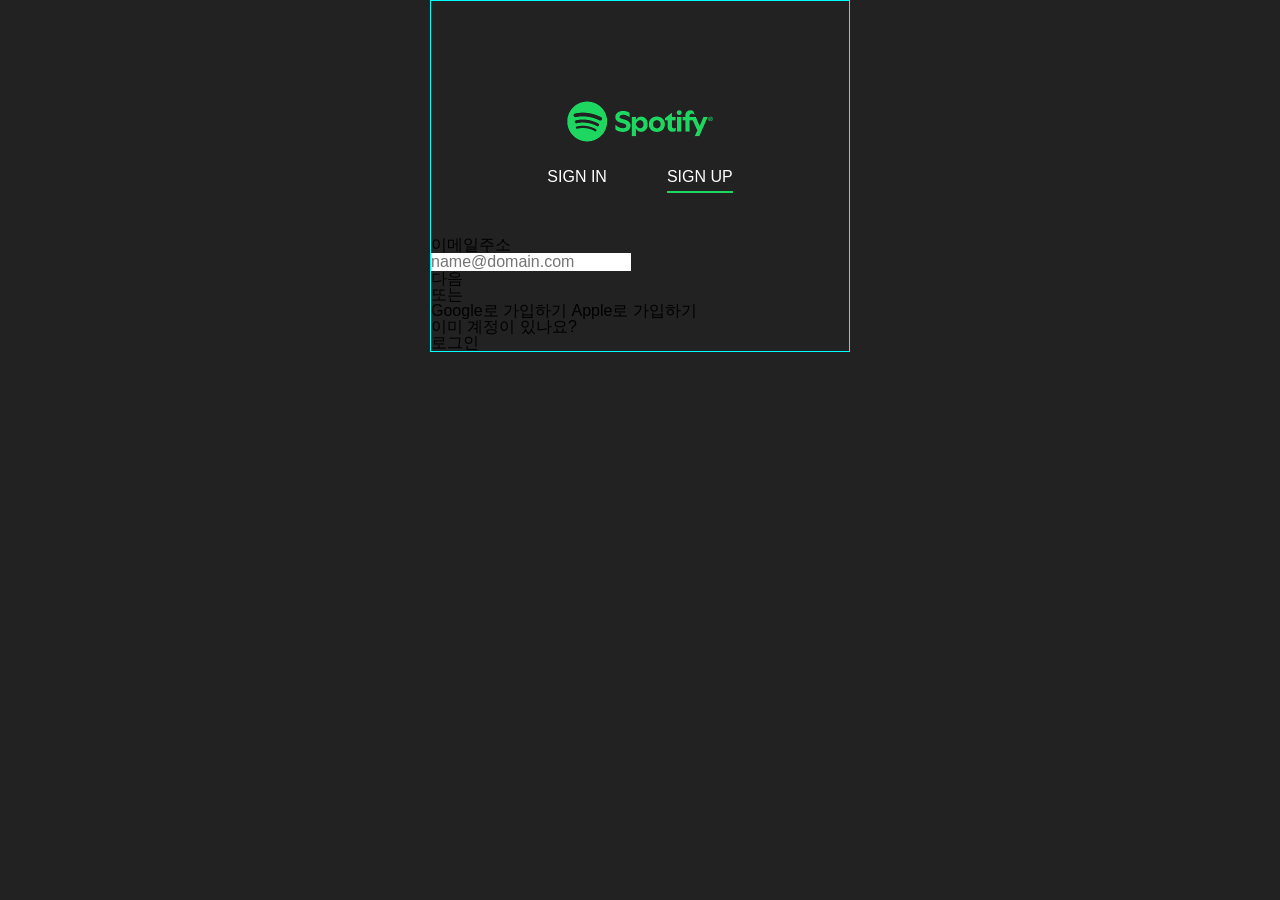
==== join.html @ 61f5926f "스포티파이" ====
<!DOCTYPE html>
<html lang="ko">
<head>
    <meta charset="UTF-8">
    <meta name="viewport" content="width=device-width, initial-scale=1.0">
    <meta name="description" content="">
    <meta name="keywords" content="">
    <title>SIGN UP | Spotify </title>
    <link rel="shortcut icon" href="./images/favicon.png" type="image/x-icon">
    <link rel="stylesheet" href="./styles/reset.css">
    <link rel="stylesheet" href="./styles/join.css">
    <script src="./scripts/join.js"></script>
</head>
<body>
    <div id="wrap">
        <main>
            <h1><a href="./index.html"><img src="./images/favicon2.png" alt="Spotify"></a></h1>
            <div class="tab_menu">
                <a href="./login.html" class="sign_in">SIGN IN</a>
                <a href="./join.html" class="active sign_up">SIGN UP</a>
            </div>
            <form action="#" method="post" name="join_frm"><!-- form:post -->
                <fieldset class="email_join"><!-- fieldset*2>legend -->
                    <legend>이메일 주소 직접 입력가입</legend>
                    <h2>이메일주소</h2>
                    <!-- p 묶은 이유? input이 인라인이라 블록하고 형제가 될 수 없기 때문 -->
                    <!-- type=email, type=text 모두 맞음. 좀 더 의미적으로 연관된 대상선택을 권장함. -->
                    <!-- autofocus 속성은 html 한 페이지당 딱 한번만 사용하기 -->
                    <p><input type="email" name="user_email" id="user_email" placeholder="name@domain.com" autofocus></p>
                    <p><button type="button" id="email_next_btn">다음</button></p>
                </fieldset>
                <fieldset class="or_join">
                    <legend>구글,애플계정으로 가입하기</legend>
                    <p>또는</p>
                    <a href="https://google.com" class="google">Google로 가입하기</a>
                    <!-- p+a 될수 있는 이유? a는 HTML에선 블록으로 처리 가능, CSS에선 인라인취급 -->
                    <!-- 외부 엄체는 절대경로 https://로 연결하기 -->
                    <a href="https://apple.com/login" class="apple">Apple로 가입하기</a>
                </fieldset>
            </form>
            <!-- 아래 p, a는 왜 form태그 밖인가? 서버 전송 목적이 아닌 단순 이동링크이기 때문 -->
            <p>이미 계정이 있나요?</p>
            <a href="./login.html" class="login_link">로그인</a>
        </main>
    </div>
</body>
</html>
---- styles/join.css ----
/* join.css */
body{background-color: #222;}
#wrap {
    border:1px solid aqua;
    width:420px;
    margin:0 auto;
    padding-top:100px;
}
#wrap main {}
#wrap main h1 {
    width:150px;
    margin:0 auto;
}
#wrap main h1 img {width:100%;}
#wrap main .tab_menu {
    display:flex;
    flex-flow:row-nowrap;
    justify-content: center;
    gap: 60px;
    margin:24px 0 44px 0;
}
#wrap main .tab_menu .sign_in {}
#wrap main .tab_menu .sign_up {}
#wrap main .tab_menu .active {
    border-bottom:2px solid #1ED760;
    padding-bottom: 6px;
}
#wrap main .tab_menu * {color:#fff;}
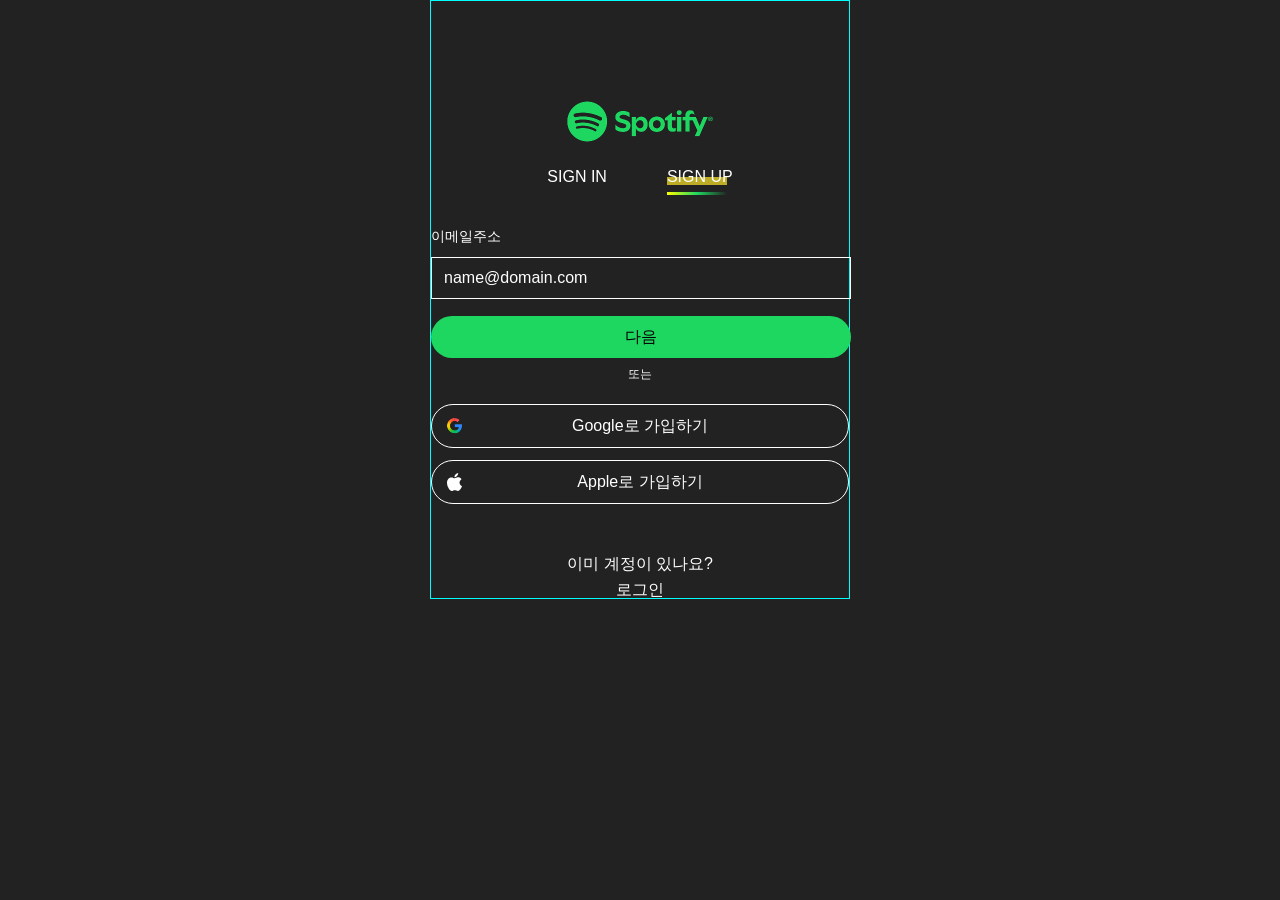
==== commit 9efd981a: "spotify 업데이트" ====
--- a/join.html
+++ b/join.html
@@ -39,8 +39,11 @@
                 </fieldset>
             </form>
             <!-- 아래 p, a는 왜 form태그 밖인가? 서버 전송 목적이 아닌 단순 이동링크이기 때문 -->
-            <p>이미 계정이 있나요?</p>
-            <a href="./login.html" class="login_link">로그인</a>
+            <div class="login_menu">
+                <p>이미 계정이 있나요?</p>
+                <a href="./login.html" class="login_link">로그인</a>
+            </div>
+            
         </main>
     </div>
 </body>
--- a/styles/join.css
+++ b/styles/join.css
@@ -7,6 +7,9 @@
     padding-top:100px;
 }
 #wrap main {}
+#wrap main >* {
+    color:#fff;
+}
 #wrap main h1 {
     width:150px;
     margin:0 auto;
@@ -22,7 +25,91 @@
 #wrap main .tab_menu .sign_in {}
 #wrap main .tab_menu .sign_up {}
 #wrap main .tab_menu .active {
-    border-bottom:2px solid #1ED760;
-    padding-bottom: 6px;
+    /* border-bottom:2px solid #1ED760;
+    padding-bottom: 6px; */
+    position:relative;
 }
-#wrap main .tab_menu * {color:#fff;}+#wrap main .tab_menu .active::after {
+    content:''; display:block;
+    /* background-color:#1ED760 ; */
+    background:linear-gradient(90deg,yellow, #1ed760,transparent);
+    width:60px; height:3px;
+    position: absolute; left:0; bottom:-10px;
+}
+#wrap main .tab_menu .active::before{
+    content:''; display:block;
+    background-color: rgba(255,233,41,0.7);
+    width:60px; height:8px;
+    position:absolute; left:0; bottom:0; z-index:-1;
+}
+#wrap main .tab_menu * {color:#fff;}
+/* -------------------------------가입 양식 */
+
+#wrap main form[name*=join] {
+    /* background-color: purple; */
+}
+#wrap main form[name*=join] .email_join {
+    color:#fff;
+}
+#wrap main form[name*=join] .email_join h2 { /* 이메일 주소 */
+    font-size:0.875em;
+    margin-bottom:14px;
+    color:#fff;
+}
+#wrap main form[name*=join] .email_join p  {
+}
+#wrap main form[name*=join] .email_join p #user_email {
+    width:420px; height:42px;
+    margin-bottom:17px;
+    border:1px solid #fff;
+    background-color: transparent;
+    padding:0 12px;
+}
+#wrap main form[name*=join] .email_join p #user_email::placeholder {
+    color:#fff;
+}
+#wrap main form[name*=join] fieldset[class*=email] p #email_next_btn {
+    width:100%; height:42px;
+    background-color: #1ed760;
+    border-radius:23px;
+
+}
+/* -------------------------------구글,애플로 가입하기 */
+#wrap main form[name*=join] .or_join .google {
+    background-image: url(../images/google.svg);
+}
+#wrap main form[name*=join] .or_join .apple {
+    background-image: url(../images/apple.svg);
+}
+
+#wrap main form[name*=join] .or_join p { /* 또는 */
+    text-align:center;
+    margin-top:10px;
+    font-size:0.75em;
+    padding-bottom: 24px;
+    color:#fff;
+}
+#wrap main form[name*=join] .or_join a {
+    background-repeat: no-repeat;
+    border:1px solid #fff; color:#fff;
+    border-radius: 23px;
+    display:block; line-height:42px;
+    text-align:center;
+    background-position:15px center;
+    margin-bottom:12px;
+}
+/* --------------------이미 계정~로그인 */
+#wrap main .login_menu {
+    display:flex;
+    flex-flow:column nowrap;
+    align-items:center;
+    margin-top:40px;
+}
+#wrap main .login_menu * {
+    color:#fff;
+}
+#wrap main .login_menu p {
+    margin-bottom:10px;
+}
+#wrap main .login_link {
+}
